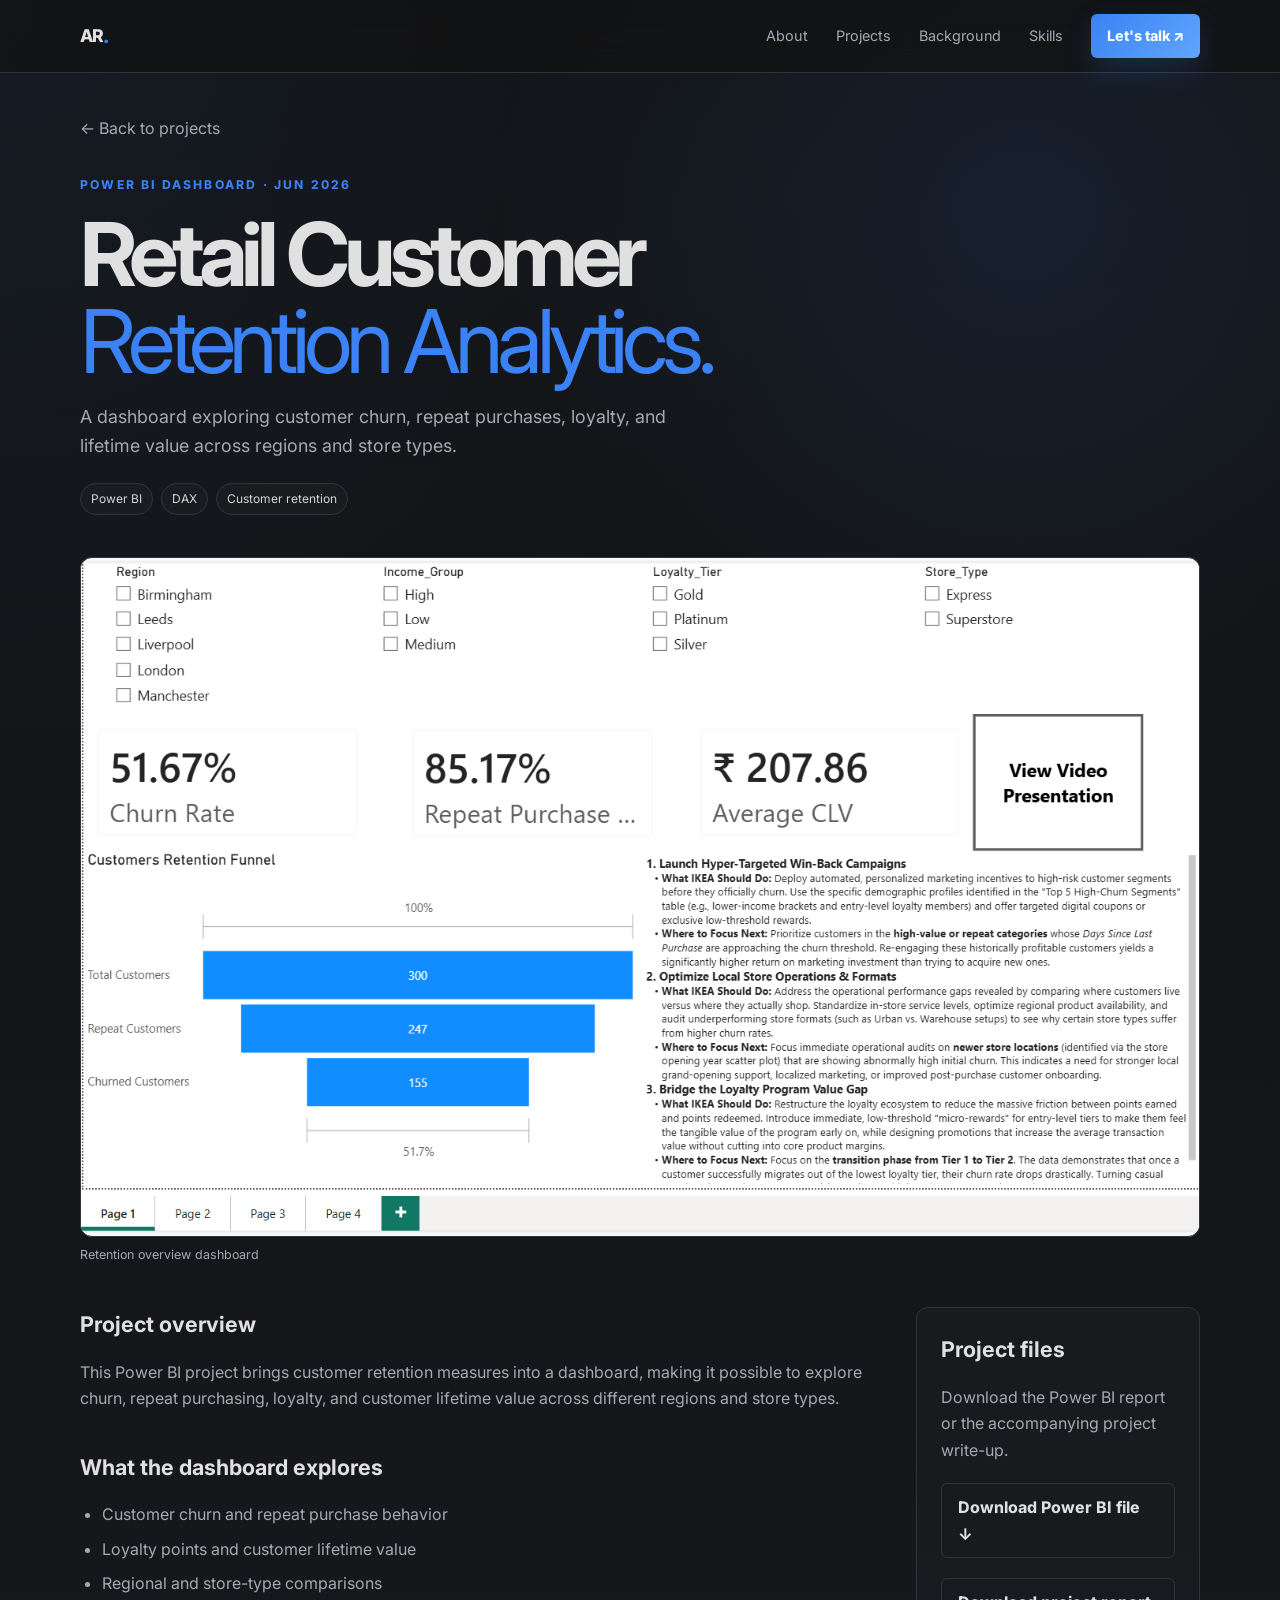
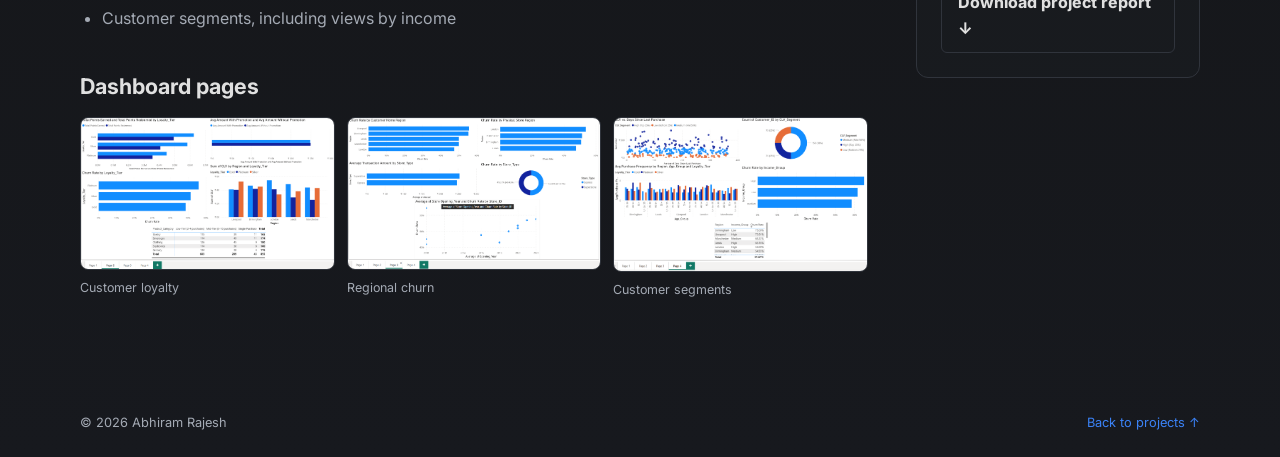
==== ikea-retention-project.html @ 016760e3 "Add project pages and update index and style files" ====
<!DOCTYPE html>
<html lang="en">
<head>
    <meta charset="UTF-8">
    <meta name="viewport" content="width=device-width, initial-scale=1.0">
    <meta name="theme-color" content="#121212">
    <meta
        name="description"
        content="Explore the IKEA Retail Customer Retention Analytics project, a Power BI dashboard focused on churn, repeat purchases, loyalty, and customer lifetime value."
    >
    <link rel="preconnect" href="https://fonts.googleapis.com">
    <link rel="preconnect" href="https://fonts.gstatic.com" crossorigin>
    <link href="https://fonts.googleapis.com/css2?family=Inter:wght@400;500;600;700;800&display=swap" rel="stylesheet">
    <link rel="stylesheet" href="style.css">
    <script src="script.js" defer></script>
    <title>IKEA Retail Customer Retention Analytics | Abhiram Rajesh</title>
</head>
<body>
    <header class="bar">
        <nav class="wrap" aria-label="Main navigation">
            <a class="logo" href="index.html#top" aria-label="Go to portfolio home">AR<span>.</span></a>
            <button class="menu" type="button" aria-label="Open navigation" aria-expanded="false" aria-controls="site-navigation">☰</button>
            <div class="links" id="site-navigation">
                <a href="index.html#about">About</a>
                <a href="index.html#projects">Projects</a>
                <a href="index.html#background">Background</a>
                <a href="index.html#skills">Skills</a>
                <a class="hire" href="index.html#contact">Let's talk ↗</a>
            </div>
        </nav>
    </header>

    <main id="top" class="project-detail wrap">
        <a class="detail-back" href="index.html#projects">← Back to projects</a>
        <header class="detail-heading">
            <div class="kicker">Power BI dashboard · Jun 2026</div>
            <h1 class="detail-title">Retail Customer<br><em>Retention Analytics.</em></h1>
            <p class="intro">
                A dashboard exploring customer churn, repeat purchases, loyalty, and lifetime value
                across regions and store types.
            </p>
            <div class="tags" aria-label="Project tools and topics">
                <span class="tag">Power BI</span>
                <span class="tag">DAX</span>
                <span class="tag">Customer retention</span>
            </div>
        </header>

        <figure class="detail-feature">
            <img
                src="assets/projects/ikea-dashboard-1.png"
                alt="IKEA Power BI dashboard showing churn rate, repeat purchase rate, customer lifetime value, and a retention funnel"
                width="1417"
                height="852"
            >
            <figcaption>Retention overview dashboard</figcaption>
        </figure>

        <div class="detail-grid">
            <div class="detail-copy">
                <section class="detail-section">
                    <h2>Project overview</h2>
                    <p>
                        This Power BI project brings customer retention measures into a dashboard, making it
                        possible to explore churn, repeat purchasing, loyalty, and customer lifetime value
                        across different regions and store types.
                    </p>
                </section>

                <section class="detail-section">
                    <h2>What the dashboard explores</h2>
                    <ul>
                        <li>Customer churn and repeat purchase behavior</li>
                        <li>Loyalty points and customer lifetime value</li>
                        <li>Regional and store-type comparisons</li>
                        <li>Customer segments, including views by income</li>
                    </ul>
                </section>

                <section class="detail-section">
                    <h2>Dashboard pages</h2>
                    <div class="detail-gallery">
                        <figure>
                            <img src="assets/projects/ikea-dashboard-10.png" alt="Dashboard page showing loyalty points, churn by region, and customer lifetime value" width="1417" height="848" loading="lazy">
                            <figcaption>Customer loyalty</figcaption>
                        </figure>
                        <figure>
                            <img src="assets/projects/ikea-dashboard-11.png" alt="Dashboard page comparing churn across home regions, stores, and store types" width="1422" height="853" loading="lazy">
                            <figcaption>Regional churn</figcaption>
                        </figure>
                        <figure>
                            <img src="assets/projects/ikea-dashboard-12.png" alt="Dashboard page showing customer lifetime value, purchase frequency, and churn by income" width="1413" height="855" loading="lazy">
                            <figcaption>Customer segments</figcaption>
                        </figure>
                    </div>
                </section>
            </div>

            <aside class="detail-aside">
                <h2>Project files</h2>
                <p>Download the Power BI report or the accompanying project write-up.</p>
                <a class="btn alt project-download" href="assets/projects/retail-customer-retention-ikea.pbix" download>
                    Download Power BI file ↓
                </a>
                <a class="btn alt project-download" href="assets/projects/retail-customer-retention-ikea.docx" download>
                    Download project report ↓
                </a>
            </aside>
        </div>
    </main>

    <footer>
        <div class="wrap foot">
            <span>© 2026 Abhiram Rajesh</span>
            <a href="index.html#projects">Back to projects ↑</a>
        </div>
    </footer>
</body>
</html>
---- style.css ----
:root {
  --bg: #121212;
  --bg-2: #17191e;
  --surface: #1b1e24;
  --surface-strong: #252a33;
  --text: #e0e0e0;
  --muted: #a4aab4;
  --accent: #3b82f6;
  --accent-soft: #bfdbfe;
  --line: #30343c;
  --shadow: rgba(0, 0, 0, .42);
  --sans: 'Inter', system-ui, -apple-system, 'Segoe UI', sans-serif;
  color-scheme: dark;
}

* {
  box-sizing: border-box;
}

html {
  scroll-behavior: smooth;
  scroll-padding-top: 88px;
}

body {
  margin: 0;
  min-height: 100vh;
  overflow-x: clip;
  background: radial-gradient(circle at top left, rgba(59, 130, 246, .08), transparent 35%),
    radial-gradient(circle at 80% 10%, rgba(59, 130, 246, .12), transparent 25%),
    linear-gradient(180deg, var(--bg) 0%, var(--bg-2) 100%);
  color: var(--text);
  font: 16px/1.65 var(--sans);
  -webkit-font-smoothing: antialiased;
  text-rendering: optimizeLegibility;
}

a {
  color: inherit;
  text-decoration: none;
  transition: color .2s ease, transform .2s ease, opacity .2s ease;
}

button {
  font: inherit;
}

img {
  max-width: 100%;
  display: block;
}

::selection {
  background: rgba(59, 130, 246, .22);
  color: var(--text);
}

:focus-visible {
  outline: 2px solid rgba(59, 130, 246, .9);
  outline-offset: 3px;
}

.wrap {
  width: min(1120px, calc(100% - 48px));
  margin: auto;
}

.bar {
  position: sticky;
  top: 0;
  z-index: 20;
  background: rgba(18, 18, 18, .74);
  backdrop-filter: blur(14px);
  -webkit-backdrop-filter: blur(14px);
  border-bottom: 1px solid var(--line);
}

nav {
  height: 72px;
  display: flex;
  align-items: center;
  justify-content: space-between;
  gap: 18px;
  position: relative;
}

.logo {
  font-weight: 800;
  font-size: 1.1rem;
  letter-spacing: -.06em;
  position: relative;
  display: inline-flex;
  align-items: center;
}

.logo span {
  color: var(--accent);
  font-size: 1.25rem;
}

.logo:hover {
  transform: translateY(-1px);
}

.links {
  display: flex;
  align-items: center;
  gap: 28px;
  color: var(--muted);
  font-size: .9rem;
}

.links a {
  position: relative;
}

.links a:after {
  content: "";
  position: absolute;
  left: 0;
  bottom: -6px;
  width: 100%;
  height: 1px;
  background: currentColor;
  transform: scaleX(0);
  transform-origin: left;
  transition: transform .2s ease;
}

.links a:hover {
  color: var(--accent);
}

.links a:focus-visible {
  color: var(--accent);
}

.links a:hover:after,
.links a:focus-visible:after {
  transform: scaleX(1);
}

.links .hire,
.btn {
  padding: 10px 16px;
  border-radius: 6px;
  background: linear-gradient(135deg, var(--accent), #60a5fa);
  color: #ffffff;
  font-weight: 750;
  box-shadow: 0 12px 28px rgba(59, 130, 246, .2);
}

.menu {
  display: none;
  background: none;
  border: 0;
  color: var(--text);
  font-size: 1.55rem;
  padding: 8px 10px;
  border-radius: 8px;
  cursor: pointer;
  transition: background .2s ease, transform .2s ease;
}

.menu:hover {
  background: rgba(255, 255, 255, .04);
}

.hero {
  display: grid;
  grid-template-columns: minmax(0, 1.45fr) minmax(250px, .75fr);
  align-items: center;
  gap: 48px;
  padding: 110px 0 82px;
  position: relative;
  overflow-x: visible;
}

.hero:before,
.hero:after {
  content: "";
  position: absolute;
  border-radius: 50%;
  pointer-events: none;
}

.hero:before {
  right: 10px;
  top: 50%;
  width: 320px;
  height: 320px;
  transform: translateY(-50%);
  border: 1px solid rgba(59, 130, 246, .2);
  box-shadow: 0 0 0 35px rgba(59, 130, 246, .045), 0 0 0 75px rgba(59, 130, 246, .03), 0 20px 60px rgba(0, 0, 0, .16);
  background: radial-gradient(circle, rgba(59, 130, 246, .08), transparent 62%);
}

.hero:after {
  left: 55%;
  bottom: -28px;
  width: 260px;
  height: 260px;
  border: 1px solid rgba(59, 130, 246, .15);
  filter: blur(6px);
  opacity: .9;
}

.hero-copy {
  position: relative;
  z-index: 1;
}

.portrait {
  position: relative;
  z-index: 1;
  justify-self: end;
  width: min(100%, 340px);
  max-width: 340px;
  aspect-ratio: 1 / 1;
  margin: 0;
  padding: 8px;
  border: 1px solid rgba(59, 130, 246, .5);
  border-radius: 50%;
  background: linear-gradient(145deg, rgba(59, 130, 246, .2), var(--surface) 65%);
  box-shadow: 0 24px 56px rgba(0, 0, 0, .32), 0 0 0 12px rgba(59, 130, 246, .035);
  overflow: hidden;
}

.portrait img {
  width: 100%;
  height: 100%;
  object-fit: contain;
  object-position: center;
  border-radius: 50%;
  display: block;
}

.eyebrow,
.kicker {
  color: var(--accent);
  font-size: .76rem;
  text-transform: uppercase;
  letter-spacing: .18em;
  font-weight: 750;
}

.eyebrow:before {
  content: "";
  display: inline-block;
  width: 24px;
  height: 1px;
  background: var(--accent);
  vertical-align: middle;
  margin-right: 10px;
}

.head .kicker {
  display: inline-block;
}

.h1,
h1 {
  font: 700 clamp(3.7rem, 8vw, 6.6rem)/.98 var(--sans);
  letter-spacing: -.07em;
  margin: 25px 0 18px;
  position: relative;
  z-index: 1;
}

.h1 em,
h1 em {
  color: var(--accent);
  font-weight: 400;
  font-style: normal;
}

.intro {
  font-size: 1.12rem;
  max-width: 620px;
  color: var(--muted);
  margin: 0 0 28px;
  position: relative;
  z-index: 1;
}

.actions {
  display: flex;
  gap: 12px;
  flex-wrap: wrap;
  position: relative;
  z-index: 1;
}

.btn {
  display: inline-flex;
  align-items: center;
  gap: 9px;
  border: 1px solid rgba(59, 130, 246, .65);
  box-shadow: 0 10px 22px rgba(59, 130, 246, .12);
}

.btn:hover {
  filter: brightness(1.08);
  transform: translateY(-2px);
}

.btn:focus-visible,
.menu:focus-visible,
.logo:focus-visible,
.foot a:focus-visible,
.contact a:focus-visible {
  outline-offset: 4px;
}

.btn.alt {
  background: transparent;
  color: var(--text);
  border-color: var(--line);
  box-shadow: none;
}

.btn.alt:hover {
  border-color: rgba(59, 130, 246, .4);
  color: var(--accent);
}

.facts {
  display: flex;
  gap: 25px;
  flex-wrap: wrap;
  margin-top: 52px;
  color: var(--muted);
  font-size: .88rem;
  position: relative;
  z-index: 1;
}

.facts span {
  display: inline-flex;
  align-items: center;
  gap: 8px;
  background: rgba(255, 255, 255, .02);
  border: 1px solid rgba(255, 255, 255, .02);
  padding: 7px 10px;
  border-radius: 999px;
}

.facts b {
  color: var(--accent);
  margin-right: 2px;
  font-weight: 800;
}

.section {
  padding: 76px 0;
  border-top: 1px solid var(--line);
}

.head {
  margin-bottom: 32px;
}

.head h2,
.contact h2 {
  font: 650 clamp(2.2rem, 5vw, 3.5rem)/1.05 var(--sans);
  letter-spacing: -.04em;
  margin: 9px 0 0;
}

.head-row {
  display: flex;
  justify-content: space-between;
  align-items: end;
  gap: 28px;
  margin-bottom: 32px;
}

.head-row .head {
  margin: 0;
}

.head-row > p {
  max-width: 390px;
  color: var(--muted);
  margin: 0;
}

.about {
  display: grid;
  grid-template-columns: 1.35fr .85fr;
  gap: 52px;
  align-items: center;
}

.about p {
  color: var(--muted);
  font-size: 1.02rem;
  margin: 0 0 14px;
}

.note {
  border: 1px solid var(--line);
  background: linear-gradient(180deg, rgba(26, 28, 33, .95), rgba(20, 22, 27, .9));
  border-radius: 14px;
  padding: 24px;
  box-shadow: 0 18px 38px rgba(0, 0, 0, .15);
  position: relative;
  overflow: hidden;
}

.note:before {
  content: "";
  position: absolute;
  inset: auto -12% -40% 40%;
  height: 160px;
  background: radial-gradient(circle, rgba(59, 130, 246, .18), transparent 68%);
}

.note strong {
  color: var(--accent);
  font-size: .74rem;
  text-transform: uppercase;
  letter-spacing: .14em;
}

.note h3 {
  margin: 10px 0 5px;
  font-size: 1.8rem;
  line-height: 1.15;
  font-weight: 500;
  font-family: var(--sans);
}

.note p {
  font-size: .93rem;
  margin: 0;
  color: #c9ced6;
}

.projects {
  display: grid;
  grid-template-columns: repeat(2, minmax(0, 1fr));
  gap: 18px;
}

.project-preview {
  margin: 0 0 16px;
}

.project-preview img,
.preview-pages img {
  width: 100%;
  height: auto;
  object-fit: cover;
  background: #f7f8fa;
  border: 1px solid var(--line);
  border-radius: 8px;
}

.project-preview figcaption,
.preview-pages figcaption {
  margin-top: 6px;
  color: var(--muted);
  font-size: .72rem;
}

.preview-pages {
  display: grid;
  grid-template-columns: repeat(3, minmax(0, 1fr));
  gap: 8px;
  margin-bottom: 18px;
}

.preview-pages figure {
  min-width: 0;
  margin: 0;
}

.preview-pages figcaption {
  line-height: 1.35;
}

.card {
  background: linear-gradient(180deg, rgba(26, 28, 33, .92), rgba(20, 22, 27, .9));
  border: 1px solid var(--line);
  border-radius: 14px;
  padding: 25px;
  min-height: 300px;
  display: flex;
  flex-direction: column;
  transition: transform .2s ease, border-color .2s ease, box-shadow .2s ease;
}

.card:hover {
  border-color: rgba(59, 130, 246, .55);
  transform: translateY(-4px);
  box-shadow: 0 24px 36px rgba(0, 0, 0, .14);
}

.cardtop {
  display: flex;
  justify-content: space-between;
  color: var(--accent);
  font-size: .76rem;
  text-transform: uppercase;
  letter-spacing: .08em;
}

.arrow {
  width: 36px;
  height: 36px;
  border: 1px solid var(--line);
  border-radius: 50%;
  display: grid;
  place-items: center;
  background: rgba(59, 130, 246, .05);
}

.card h3 {
  font: 650 1.35rem/1.3 var(--sans);
  margin: 22px 0 12px;
}

.card p {
  color: var(--muted);
  font-size: .92rem;
  margin: 0 0 18px;
}

.tags {
  display: flex;
  flex-wrap: wrap;
  gap: 8px;
  margin-top: auto;
}

.project-download {
  align-self: flex-start;
  margin-top: 20px;
}

.project-detail {
  padding-top: 42px;
  padding-bottom: 88px;
}

.detail-back {
  display: inline-block;
  margin-bottom: 34px;
  color: var(--muted);
}

.detail-back:hover {
  color: var(--accent-soft);
}

.detail-heading {
  max-width: 800px;
}

.detail-title {
  margin-top: 16px;
  font-size: clamp(2.8rem, 7vw, 5.5rem);
}

.detail-heading .intro {
  margin-bottom: 22px;
}

.detail-feature {
  margin: 42px 0;
}

.detail-feature img {
  width: 100%;
  max-height: 680px;
  object-fit: contain;
  background: #f7f8fa;
  border: 1px solid var(--line);
  border-radius: 12px;
}

.detail-feature figcaption,
.detail-gallery figcaption {
  margin-top: 8px;
  color: var(--muted);
  font-size: .78rem;
}

.detail-grid {
  display: grid;
  grid-template-columns: minmax(0, 1fr) minmax(230px, .36fr);
  align-items: start;
  gap: 48px;
}

.detail-section + .detail-section {
  margin-top: 38px;
}

.detail-section h2,
.detail-aside h2 {
  margin: 0 0 12px;
  font-size: 1.35rem;
}

.detail-section p,
.detail-section li,
.detail-aside p {
  color: var(--muted);
}

.detail-section ul {
  display: grid;
  gap: 8px;
  padding-left: 22px;
}

.detail-gallery {
  display: grid;
  grid-template-columns: repeat(3, minmax(0, 1fr));
  gap: 12px;
}

.detail-gallery figure {
  min-width: 0;
  margin: 0;
}

.detail-gallery img {
  width: 100%;
  height: auto;
  border: 1px solid var(--line);
  border-radius: 8px;
}

.detail-aside {
  padding: 24px;
  border: 1px solid var(--line);
  border-radius: 12px;
  background: rgba(26, 28, 33, .72);
}

.detail-aside .project-download {
  display: flex;
  width: 100%;
}

.tag,
.skill {
  border: 1px solid var(--line);
  border-radius: 999px;
  padding: 5px 10px;
  color: #d1d5dc;
  font-size: .75rem;
  background: rgba(255, 255, 255, .02);
}

.edu {
  display: grid;
  grid-template-columns: 1fr 1fr;
  gap: 34px;
}

.subhead {
  color: var(--accent);
  font-size: .76rem;
  text-transform: uppercase;
  letter-spacing: .13em;
  margin-bottom: 12px;
  font-weight: 750;
}

.entry {
  display: grid;
  grid-template-columns: 122px 1fr;
  gap: 16px;
  padding: 18px 0;
  border-top: 1px solid var(--line);
}

.date {
  font-size: .78rem;
  color: var(--accent);
  padding-top: 3px;
}

.entry h3 {
  font-size: .98rem;
  line-height: 1.4;
  margin: 0 0 3px;
}

.entry p {
  font-size: .87rem;
  color: var(--muted);
  margin: 0;
}

.entry .detail {
  color: #c9ced6;
  margin-top: 5px;
}

.skills {
  display: flex;
  flex-wrap: wrap;
  gap: 9px;
}

.skill {
  border-radius: 6px;
  padding: 8px 13px;
  background: rgba(26, 28, 33, .7);
  font-size: .86rem;
  transition: border-color .2s ease, color .2s ease, transform .2s ease;
}

.skill:hover {
  border-color: rgba(59, 130, 246, .8);
  color: var(--accent);
  transform: translateY(-1px);
}

.contact {
  display: flex;
  justify-content: space-between;
  align-items: center;
  gap: 30px;
  background: linear-gradient(180deg, rgba(26, 28, 33, .9), rgba(20, 22, 27, .9));
  border: 1px solid var(--line);
  border-radius: 16px;
  padding: clamp(25px, 5vw, 52px);
  box-shadow: 0 24px 44px rgba(0, 0, 0, .12);
}

.contact h2 {
  margin: 8px 0 10px;
}

.contact p {
  color: var(--muted);
  margin: 0;
  max-width: 470px;
}

.contact-links {
  display: grid;
  gap: 12px;
}

.contact a {
  color: var(--accent);
  white-space: nowrap;
}

.contact a:hover {
  opacity: .8;
}

.contact .location {
  color: var(--muted);
}

footer {
  padding: 24px 0;
  color: var(--muted);
  font-size: .8rem;
}

.foot {
  display: flex;
  justify-content: space-between;
  gap: 15px;
  align-items: center;
}

.foot a {
  color: var(--accent);
}

.foot a:hover {
  opacity: .8;
}

@media (prefers-reduced-motion: reduce) {
  html {
    scroll-behavior: auto;
  }

  *,
  *::before,
  *::after {
    animation: none !important;
    transition: none !important;
  }
}

@media (max-width: 980px) {
  .hero {
    grid-template-columns: minmax(0, 1.2fr) minmax(220px, .8fr);
    gap: 28px;
    padding-top: 96px;
  }

  .hero:before {
    right: calc(20% - 166px);
    top: 50%;
    transform: translateY(-50%) scale(.82);
    --portrait-halo-size: clamp(18px, calc(24.4vw - 158px), 72px);
    box-shadow: 0 0 0 calc(var(--portrait-halo-size) - 6px) rgba(59, 130, 246, .045),
      0 0 0 var(--portrait-halo-size) rgba(59, 130, 246, .03),
      0 20px 60px rgba(0, 0, 0, .16);
  }

  .about {
    grid-template-columns: 1fr;
  }

  .head-row {
    display: block;
  }

  .head-row > p {
    margin-top: 12px;
  }

  .projects {
    grid-template-columns: repeat(2, minmax(0, 1fr));
  }
}

@media (min-width: 981px) and (max-width: 1100px) {
  .hero:before {
    transform: translateY(-50%) scale(.72);
    box-shadow: 0 0 0 65px rgba(59, 130, 246, .045),
      0 0 0 80px rgba(59, 130, 246, .03),
      0 20px 60px rgba(0, 0, 0, .16);
  }
}

@media (min-width: 1101px) and (max-width: 1279px) {
  .hero:before {
    transform: translateY(-50%) scale(.78);
  }
}

@media (max-width: 720px) {
  .wrap {
    width: calc(100% - 34px);
  }

  .menu {
    display: block;
  }

  .links {
    display: none;
    position: absolute;
    top: 72px;
    left: 0;
    right: 0;
    background: rgba(18, 18, 18, .98);
    padding: 20px 25px 24px;
    border-bottom: 1px solid var(--line);
    flex-direction: column;
    align-items: stretch;
    gap: 15px;
    box-shadow: 0 14px 26px rgba(0, 0, 0, .2);
  }

  .links.open {
    display: flex;
  }

  .links .hire {
    text-align: center;
  }

  .hero {
    grid-template-columns: 1fr;
    padding: 72px 0 54px;
    overflow-x: clip;
  }

  .hero-copy {
    grid-row: 2;
  }

  .portrait {
    grid-row: 1;
    justify-self: center;
    width: min(62vw, 240px);
  }

  .hero:before {
    right: calc(50% - 150px);
    top: calc(72px + min(24vw, 105px) - 150px);
    width: 300px;
    height: 300px;
    transform: scale(.7);
    box-shadow: 0 0 0 35px rgba(59, 130, 246, .045), 0 0 0 75px rgba(59, 130, 246, .03), 0 20px 60px rgba(0, 0, 0, .16);
  }

  .facts {
    margin-top: 38px;
    gap: 12px 18px;
  }

  .facts span {
    padding: 6px 8px;
  }

  .section {
    padding: 60px 0;
  }

  .edu {
    grid-template-columns: 1fr;
  }

  .projects {
    grid-template-columns: 1fr;
  }

  .project-detail {
    padding-top: 28px;
    padding-bottom: 60px;
  }

  .detail-grid {
    grid-template-columns: 1fr;
    gap: 30px;
  }

  .detail-gallery {
    grid-template-columns: 1fr;
  }

  .card {
    min-height: 0;
  }

  .contact {
    align-items: flex-start;
    flex-direction: column;
  }

  .entry {
    grid-template-columns: 105px 1fr;
    gap: 12px;
  }
}

@media (max-width: 430px) {
  .facts {
    display: grid;
    grid-template-columns: 1fr 1fr;
  }

  .entry {
    grid-template-columns: 1fr;
    gap: 3px;
  }

  .foot {
    flex-direction: column;
    align-items: flex-start;
  }

  .hero:before {
    display: none;
  }

  .h1,
h1 {
    line-height: .96;
  }

  .btn,
  .links .hire {
    width: 100%;
    justify-content: center;
  }
}
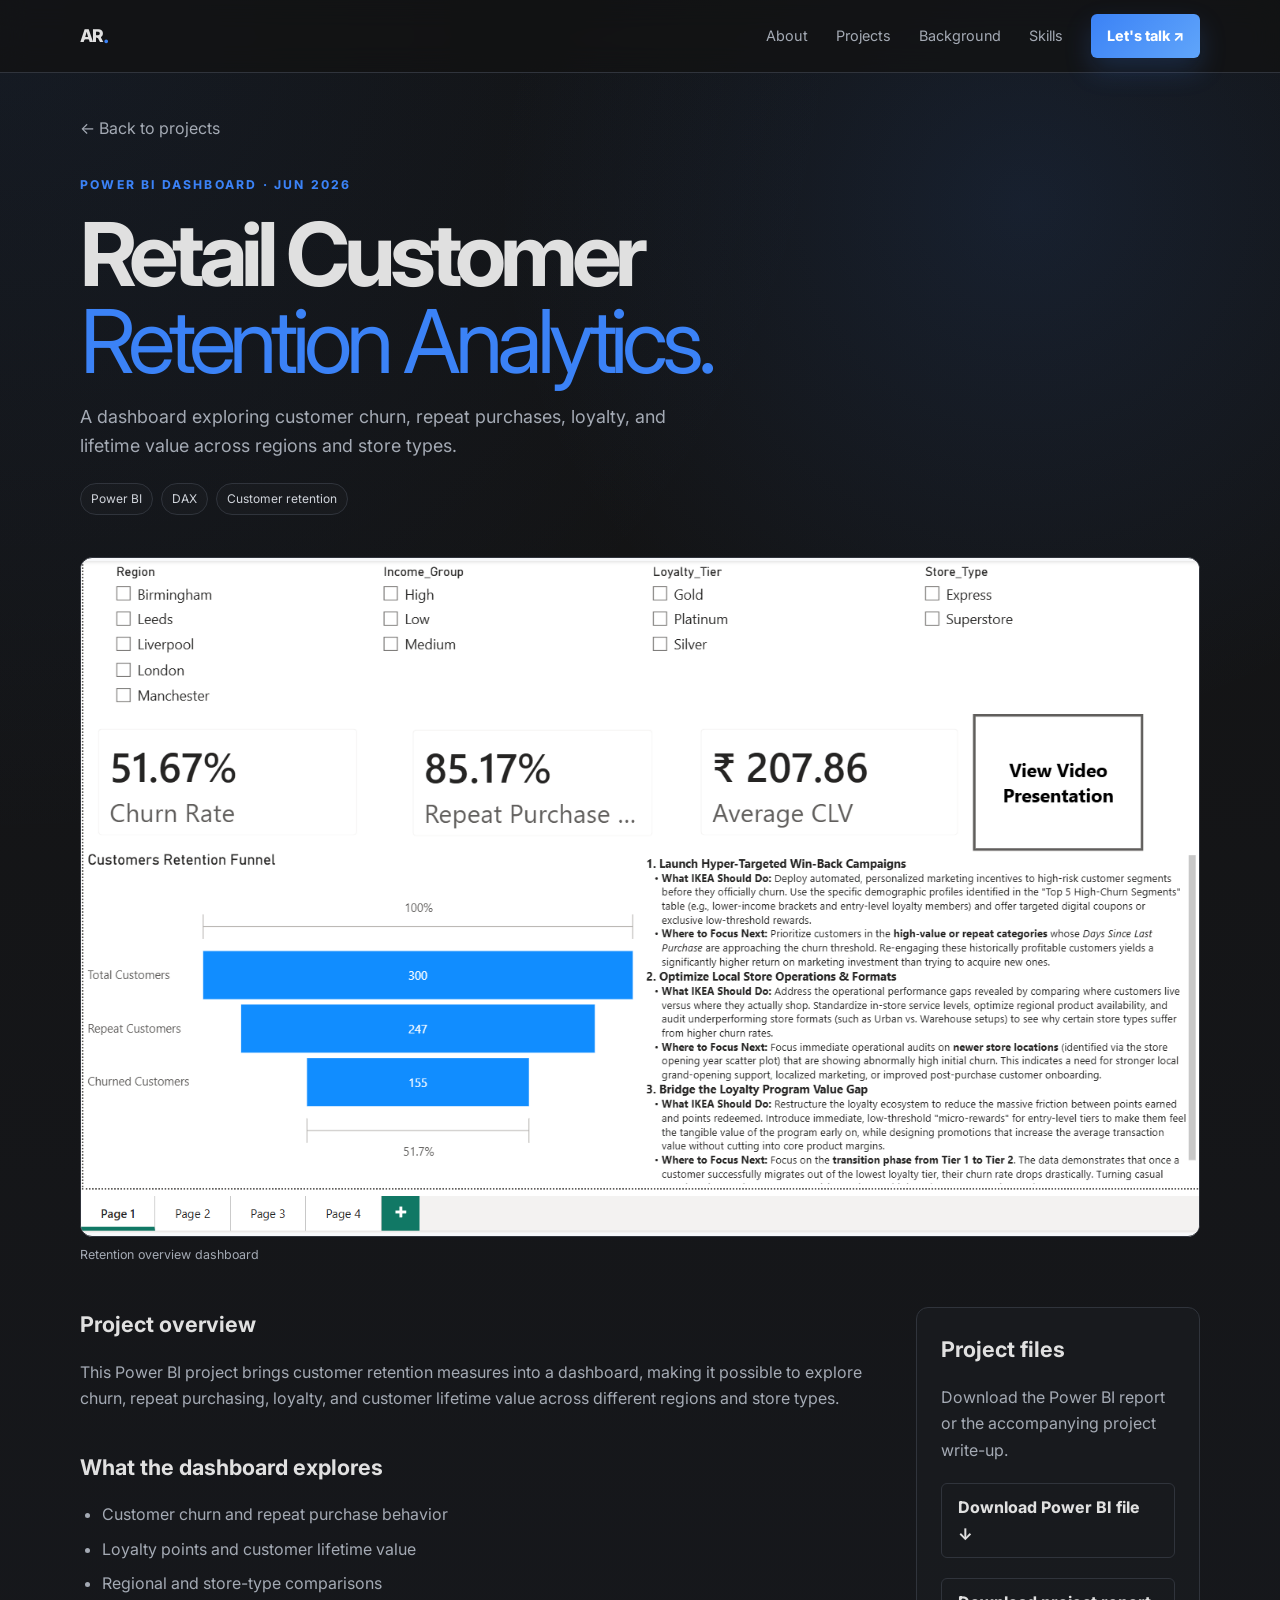
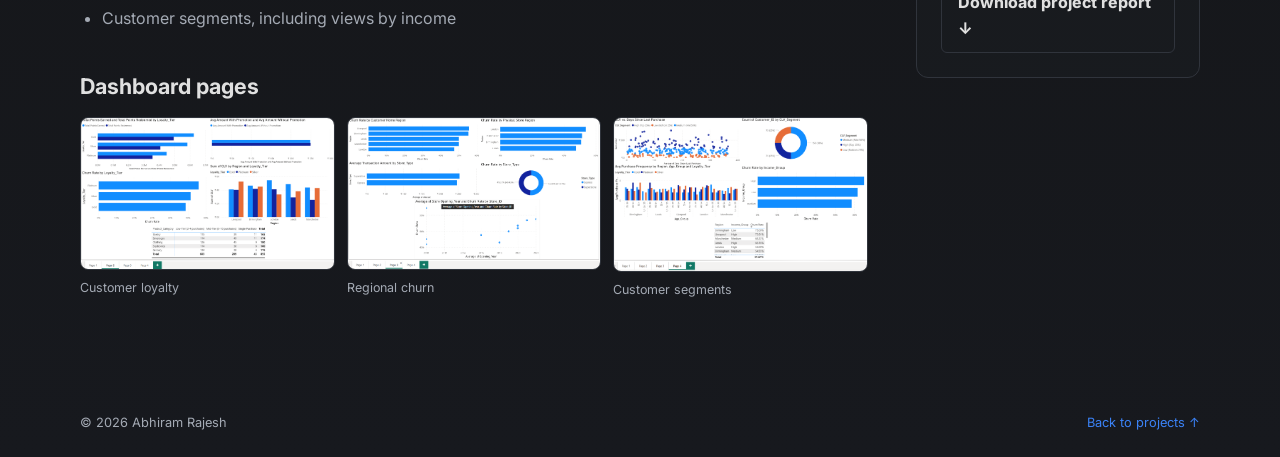
==== commit 224b5f66: "Add AOS animation library and update skills and logo row" ====
--- a/ikea-retention-project.html
+++ b/ikea-retention-project.html
@@ -11,7 +11,9 @@
     <link rel="preconnect" href="https://fonts.googleapis.com">
     <link rel="preconnect" href="https://fonts.gstatic.com" crossorigin>
     <link href="https://fonts.googleapis.com/css2?family=Inter:wght@400;500;600;700;800&display=swap" rel="stylesheet">
+    <link rel="stylesheet" href="https://unpkg.com/aos@2.3.1/dist/aos.css">
     <link rel="stylesheet" href="style.css">
+    <script src="https://unpkg.com/aos@2.3.1/dist/aos.js" defer></script>
     <script src="script.js" defer></script>
     <title>IKEA Retail Customer Retention Analytics | Abhiram Rajesh</title>
 </head>
--- a/style.css
+++ b/style.css
@@ -297,6 +297,7 @@
   gap: 9px;
   border: 1px solid rgba(59, 130, 246, .65);
   box-shadow: 0 10px 22px rgba(59, 130, 246, .12);
+  transition: transform .3s ease, box-shadow .3s ease, filter .3s ease, border-color .3s ease, color .3s ease;
 }
 
 .btn:hover {
@@ -385,6 +386,20 @@
   margin: 0;
 }
 
+.tool-logos {
+  display: flex;
+  flex-wrap: wrap;
+  align-items: center;
+  gap: 1.25rem;
+  margin-bottom: 1.5rem;
+}
+
+.tool-logos img {
+  width: 40px;
+  height: 40px;
+  object-fit: contain;
+}
+
 .about {
   display: grid;
   grid-template-columns: 1.35fr .85fr;
@@ -488,13 +503,13 @@
   min-height: 300px;
   display: flex;
   flex-direction: column;
-  transition: transform .2s ease, border-color .2s ease, box-shadow .2s ease;
+  transition: transform .3s ease, border-color .3s ease, box-shadow .3s ease;
 }
 
 .card:hover {
   border-color: rgba(59, 130, 246, .55);
-  transform: translateY(-4px);
-  box-shadow: 0 24px 36px rgba(0, 0, 0, .14);
+  transform: translateY(-3px);
+  box-shadow: 0 24px 36px rgba(0, 0, 0, .2);
 }
 
 .cardtop {
@@ -514,6 +529,17 @@
   display: grid;
   place-items: center;
   background: rgba(59, 130, 246, .05);
+  transition: transform .3s ease, border-color .3s ease, background .3s ease;
+}
+
+.card:hover .arrow {
+  transform: translate(2px, -2px);
+  border-color: rgba(59, 130, 246, .55);
+  background: rgba(59, 130, 246, .12);
+}
+
+[data-aos="fade-up"] {
+  transform: translate3d(0, 18px, 0);
 }
 
 .card h3 {
